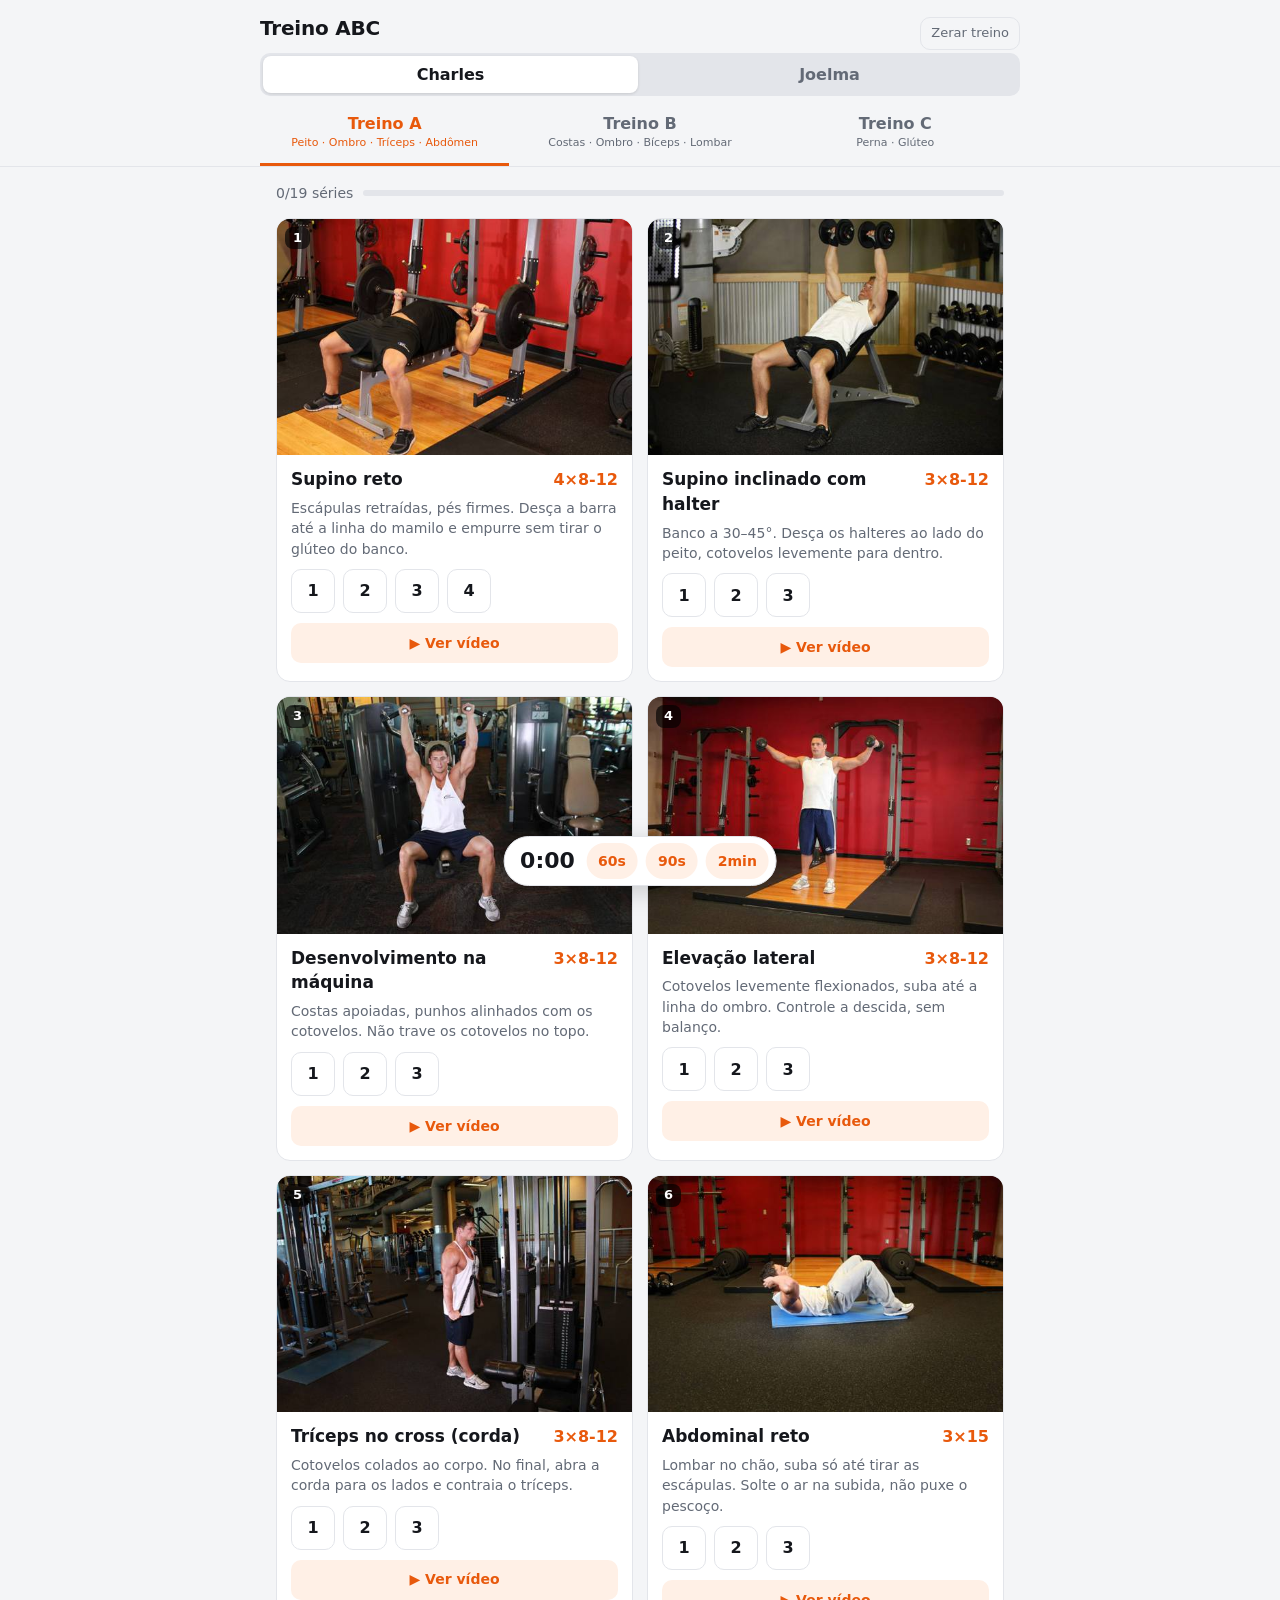
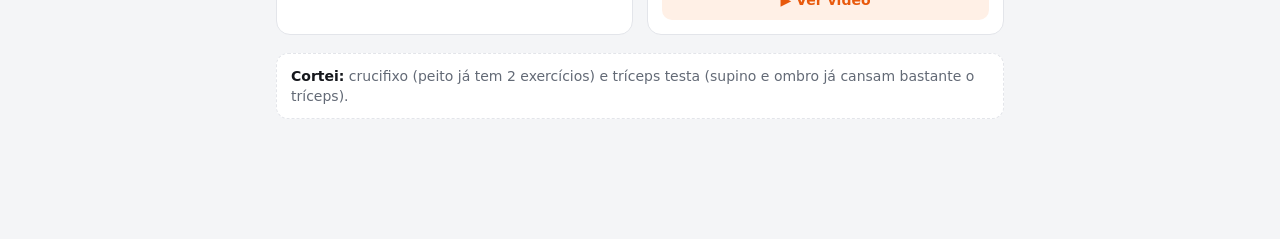
==== treino/index.html @ a3970c63 "Transforma a página de treino em app instalável (PWA) com uso offline Co-Authored-By: Claude Opus 5." ====
<!doctype html>
<html lang="pt-BR">
<head>
<meta charset="utf-8">
<meta name="viewport" content="width=device-width, initial-scale=1, viewport-fit=cover">
<meta name="theme-color" content="#0f1115">
<meta name="apple-mobile-web-app-capable" content="yes">
<meta name="mobile-web-app-capable" content="yes">
<meta name="apple-mobile-web-app-title" content="Treino">
<meta name="apple-mobile-web-app-status-bar-style" content="black-translucent">
<link rel="manifest" href="manifest.webmanifest">
<link rel="icon" href="icon-192.png">
<link rel="apple-touch-icon" href="apple-touch-icon.png">
<title>Nossos Treinos</title>
<style>
:root{
  --bg:#f4f5f7;--card:#ffffff;--text:#15171c;--muted:#636a76;--line:#e3e5ea;
  --accent:#e8590c;--accent-soft:#fff0e6;--ok:#2b8a3e;--ok-soft:#e6f4ea;--img:#ffffff;
}
@media (prefers-color-scheme: dark){
  :root:not([data-theme="light"]){
    --bg:#0f1115;--card:#181b21;--text:#eceef2;--muted:#9aa1ad;--line:#2a2e36;
    --accent:#ff7a2e;--accent-soft:#2b1d14;--ok:#51cf66;--ok-soft:#16261a;--img:#e9eaec;
  }
}
:root[data-theme="dark"]{
  --bg:#0f1115;--card:#181b21;--text:#eceef2;--muted:#9aa1ad;--line:#2a2e36;
  --accent:#ff7a2e;--accent-soft:#2b1d14;--ok:#51cf66;--ok-soft:#16261a;--img:#e9eaec;
}
*{box-sizing:border-box}
html,body{margin:0}
body{background:var(--bg);color:var(--text);font:16px/1.45 system-ui,-apple-system,"Segoe UI",Roboto,sans-serif;-webkit-tap-highlight-color:transparent}
header{position:sticky;top:0;z-index:5;background:var(--bg);padding:calc(14px + env(safe-area-inset-top)) 16px 0;border-bottom:1px solid var(--line)}
h1{font-size:20px;margin:0 0 10px;letter-spacing:-.01em}
.tabs{display:flex;gap:6px;max-width:760px;margin:0 auto}
.tab{flex:1;border:0;background:transparent;color:var(--muted);font:inherit;font-weight:600;padding:10px 4px 12px;border-bottom:3px solid transparent;cursor:pointer}
.tab small{display:block;font-weight:400;font-size:11px}
.tab[aria-selected="true"]{color:var(--accent);border-color:var(--accent)}
.hdr{max-width:760px;margin:0 auto;display:flex;justify-content:space-between;align-items:center}
main{max-width:760px;margin:0 auto;padding:16px 16px 120px}
.progress{display:flex;align-items:center;gap:10px;margin-bottom:14px;color:var(--muted);font-size:14px}
.bar{flex:1;height:6px;border-radius:3px;background:var(--line);overflow:hidden}
.bar i{display:block;height:100%;background:var(--ok);width:0;transition:width .3s}
.list{display:grid;gap:14px}
@media(min-width:700px){.list{grid-template-columns:1fr 1fr}}
.card{background:var(--card);border:1px solid var(--line);border-radius:14px;overflow:hidden}
.card.done{border-color:var(--ok)}
.media{position:relative;background:var(--img);aspect-ratio:3/2;cursor:pointer}
.media img{position:absolute;inset:0;width:100%;height:100%;object-fit:contain;transition:opacity .25s}
.media img.b{opacity:0}
.media.f1 img.b{opacity:1}
.media .num{position:absolute;top:8px;left:8px;background:rgba(0,0,0,.65);color:#fff;font-weight:700;font-size:13px;border-radius:8px;padding:2px 8px}
.media .pause{position:absolute;right:8px;bottom:8px;background:rgba(0,0,0,.55);color:#fff;font-size:12px;border-radius:8px;padding:2px 8px;display:none}
.media.paused .pause{display:block}
.body{padding:12px 14px 14px}
.title{display:flex;justify-content:space-between;gap:10px;align-items:baseline}
.title h2{font-size:17px;margin:0}
.scheme{font-weight:700;color:var(--accent);white-space:nowrap;font-variant-numeric:tabular-nums}
.tip{color:var(--muted);font-size:14px;margin:6px 0 10px}
.sets{display:flex;flex-wrap:wrap;gap:8px;margin-bottom:10px}
.set{min-width:44px;height:44px;border-radius:10px;border:1.5px solid var(--line);background:transparent;color:var(--text);font:inherit;font-weight:600;cursor:pointer}
.set.on{background:var(--ok-soft);border-color:var(--ok);color:var(--ok)}
.actions{display:flex;gap:8px}
.btn{flex:1;display:inline-flex;justify-content:center;align-items:center;gap:6px;min-height:40px;border-radius:10px;border:1px solid var(--line);background:transparent;color:var(--text);font:inherit;font-size:14px;font-weight:600;text-decoration:none;cursor:pointer}
.btn.primary{background:var(--accent-soft);border-color:transparent;color:var(--accent)}
.note{margin-top:18px;padding:12px 14px;border-radius:12px;background:var(--card);border:1px dashed var(--line);color:var(--muted);font-size:14px}
.note b{color:var(--text)}
.swap{margin-top:8px;font-size:13px}
.swap button{border:0;background:none;color:var(--accent);font:inherit;font-weight:600;padding:0;cursor:pointer;text-decoration:underline}
.timer{position:fixed;left:50%;transform:translateX(-50%);bottom:calc(14px + env(safe-area-inset-bottom));z-index:9;display:flex;gap:8px;align-items:center;background:var(--card);border:1px solid var(--line);border-radius:999px;padding:6px 6px 6px 16px;box-shadow:0 6px 24px rgba(0,0,0,.18);max-width:calc(100% - 32px)}
.timer .t{font-size:22px;font-weight:700;font-variant-numeric:tabular-nums;min-width:58px}
.timer .t.run{color:var(--accent)}
.pill{border:0;border-radius:999px;background:var(--accent-soft);color:var(--accent);font:inherit;font-weight:700;font-size:14px;padding:8px 12px;cursor:pointer}
.who{display:flex;gap:4px;background:var(--line);border-radius:10px;padding:3px;margin:0 auto 6px;max-width:760px}
.who button{flex:1;border:0;border-radius:8px;background:transparent;color:var(--muted);font:inherit;font-weight:700;padding:7px;cursor:pointer}
.who button[aria-pressed="true"]{background:var(--card);color:var(--text);box-shadow:0 1px 3px rgba(0,0,0,.12)}
.tag{display:inline-block;margin:0 0 8px;font-size:12px;font-weight:700;color:var(--accent);background:var(--accent-soft);border-radius:6px;padding:2px 8px}
.set.wide{padding:0 16px}
.install{display:none;margin:0 0 14px;padding:12px 14px;border-radius:12px;background:var(--accent-soft);color:var(--text);font-size:14px}
.install.show{display:flex;gap:10px;align-items:center;justify-content:space-between}
.install button{border:0;border-radius:10px;background:var(--accent);color:#fff;font:inherit;font-weight:700;padding:8px 12px;cursor:pointer;white-space:nowrap}
.install .x{background:transparent;color:var(--muted);padding:8px}
.reset{border:1px solid var(--line);background:transparent;color:var(--muted);border-radius:10px;font:inherit;font-size:13px;padding:6px 10px;cursor:pointer}
</style>
</head>
<body>
<header>
  <div class="hdr"><h1 id="h1">Treino</h1><button class="reset" id="reset">Zerar treino</button></div>
  <div class="who" id="who"></div>
  <nav class="tabs" role="tablist" id="tabs"></nav>
</header>
<main>
  <div class="install" id="install"><span id="itext"></span><span><button id="ibtn">Instalar</button><button class="x" id="ix" aria-label="Fechar">✕</button></span></div>
  <div class="progress"><span id="ptext"></span><div class="bar"><i id="pbar"></i></div></div>
  <div class="list" id="list"></div>
  <div class="note" id="note"></div>
</main>
<div class="timer" aria-label="Cronômetro de descanso">
  <span class="t" id="tt">0:00</span>
  <button class="pill" data-s="60">60s</button>
  <button class="pill" data-s="90">90s</button>
  <button class="pill" data-s="120">2min</button>
</div>
<script>
const IMG = {"Ab_Crunch_Machine": ["[data-uri]", "[data-uri]"], "Barbell_Bench_Press_-_Medium_Grip": ["[data-uri]", "[data-uri]"], "Barbell_Curl": ["[data-uri]", "[data-uri]"], "Barbell_Hip_Thrust": ["[data-uri]", "[data-uri]"], "Bicycling_Stationary": ["[data-uri]", "[data-uri]"], "Crunches": ["[data-uri]", "[data-uri]"], "Dumbbell_Squat": ["[data-uri]", "[data-uri]"], "Face_Pull": ["[data-uri]", "[data-uri]"], "Glute_Kickback": ["[data-uri]", "[data-uri]"], "Hyperextensions_Back_Extensions": ["[data-uri]", "[data-uri]"], "Incline_Dumbbell_Press": ["[data-uri]", "[data-uri]"], "Leg_Extensions": ["[data-uri]", "[data-uri]"], "Leg_Press": ["[data-uri]", "[data-uri]"], "Leverage_Chest_Press": ["[data-uri]", "[data-uri]"], "Leverage_Iso_Row": ["[data-uri]", "[data-uri]"], "Lying_Leg_Curls": ["[data-uri]", "[data-uri]"], "Machine_Shoulder_Military_Press": ["[data-uri]", "[data-uri]"], "Plank": ["[data-uri]", "[data-uri]"], "Seated_Cable_Rows": ["[data-uri]", "[data-uri]"], "Seated_Calf_Raise": ["[data-uri]", "[data-uri]"], "Seated_Leg_Curl": ["[data-uri]", "[data-uri]"], "Side_Lateral_Raise": ["[data-uri]", "[data-uri]"], "Smith_Machine_Squat": ["[data-uri]", "[data-uri]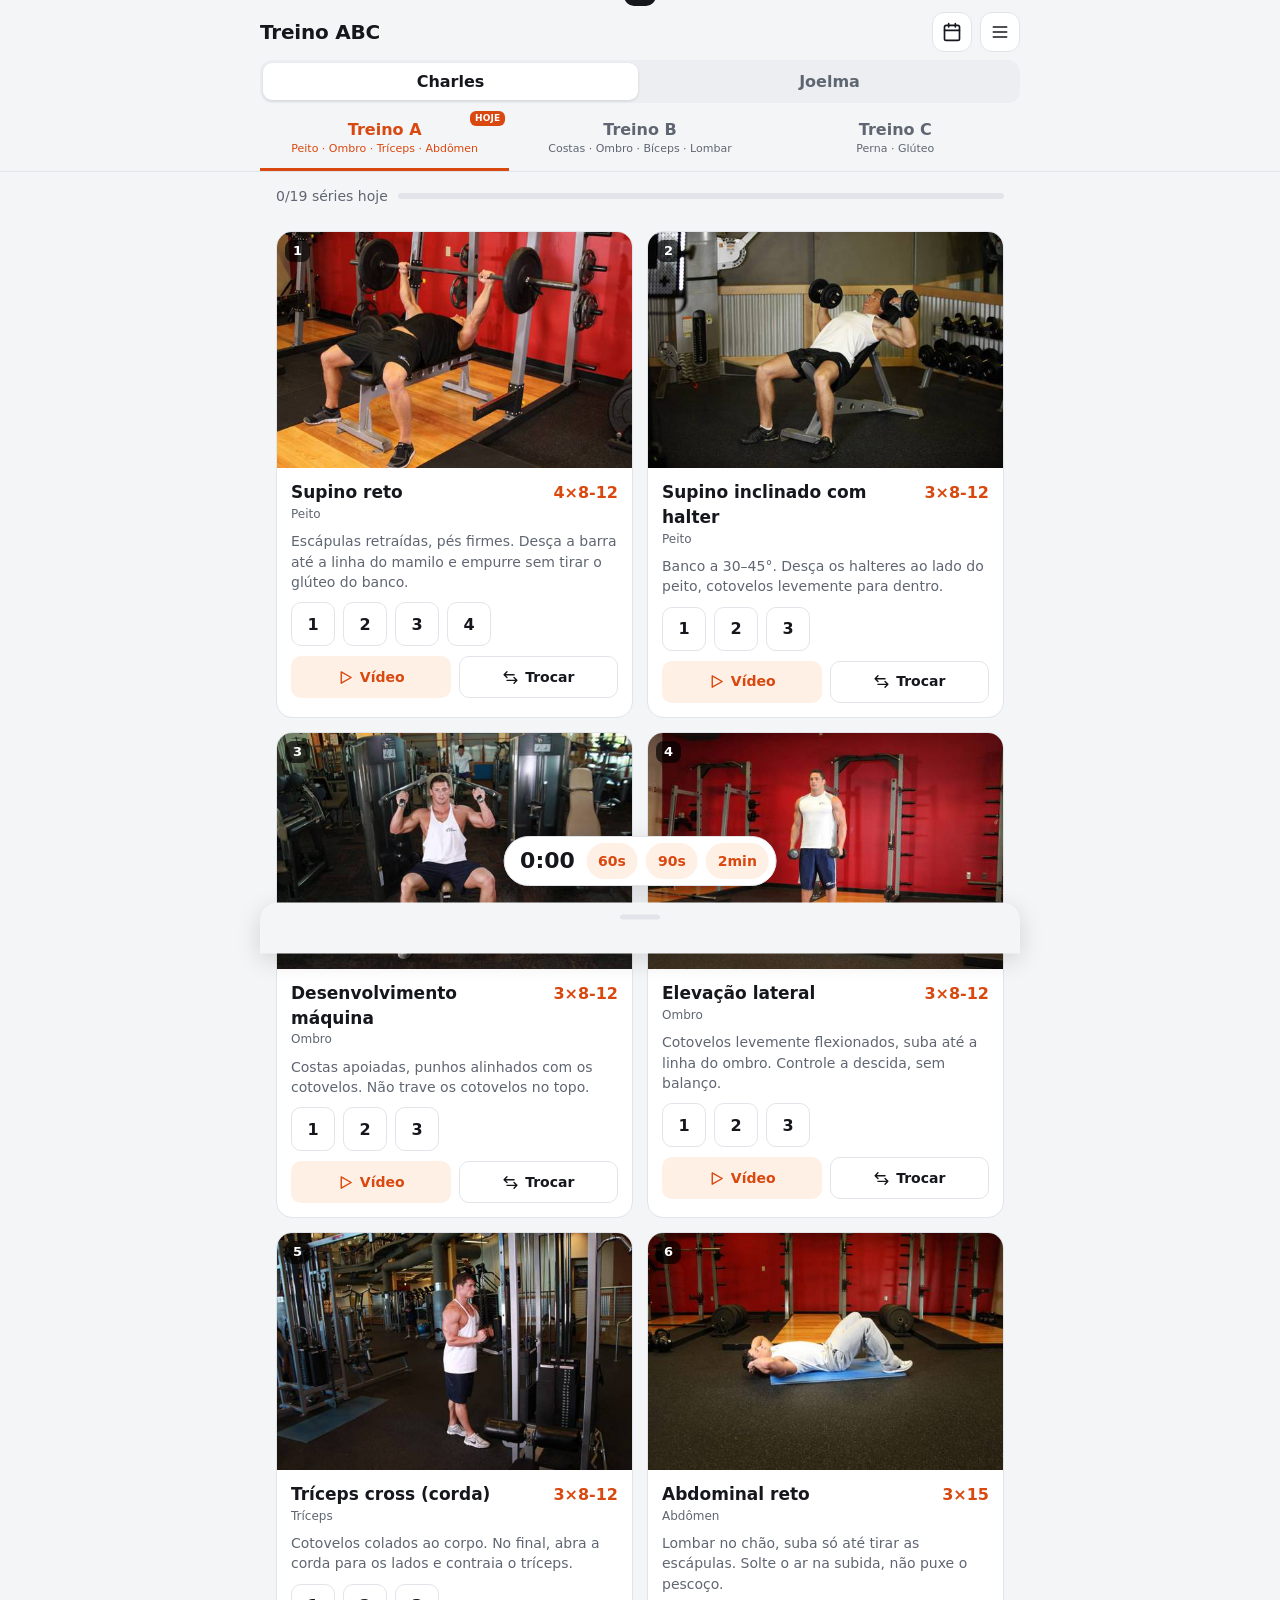
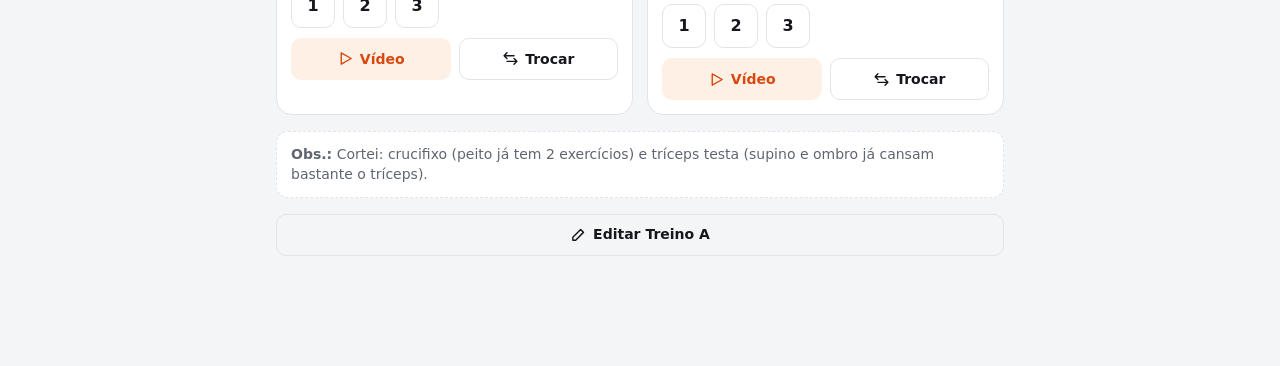
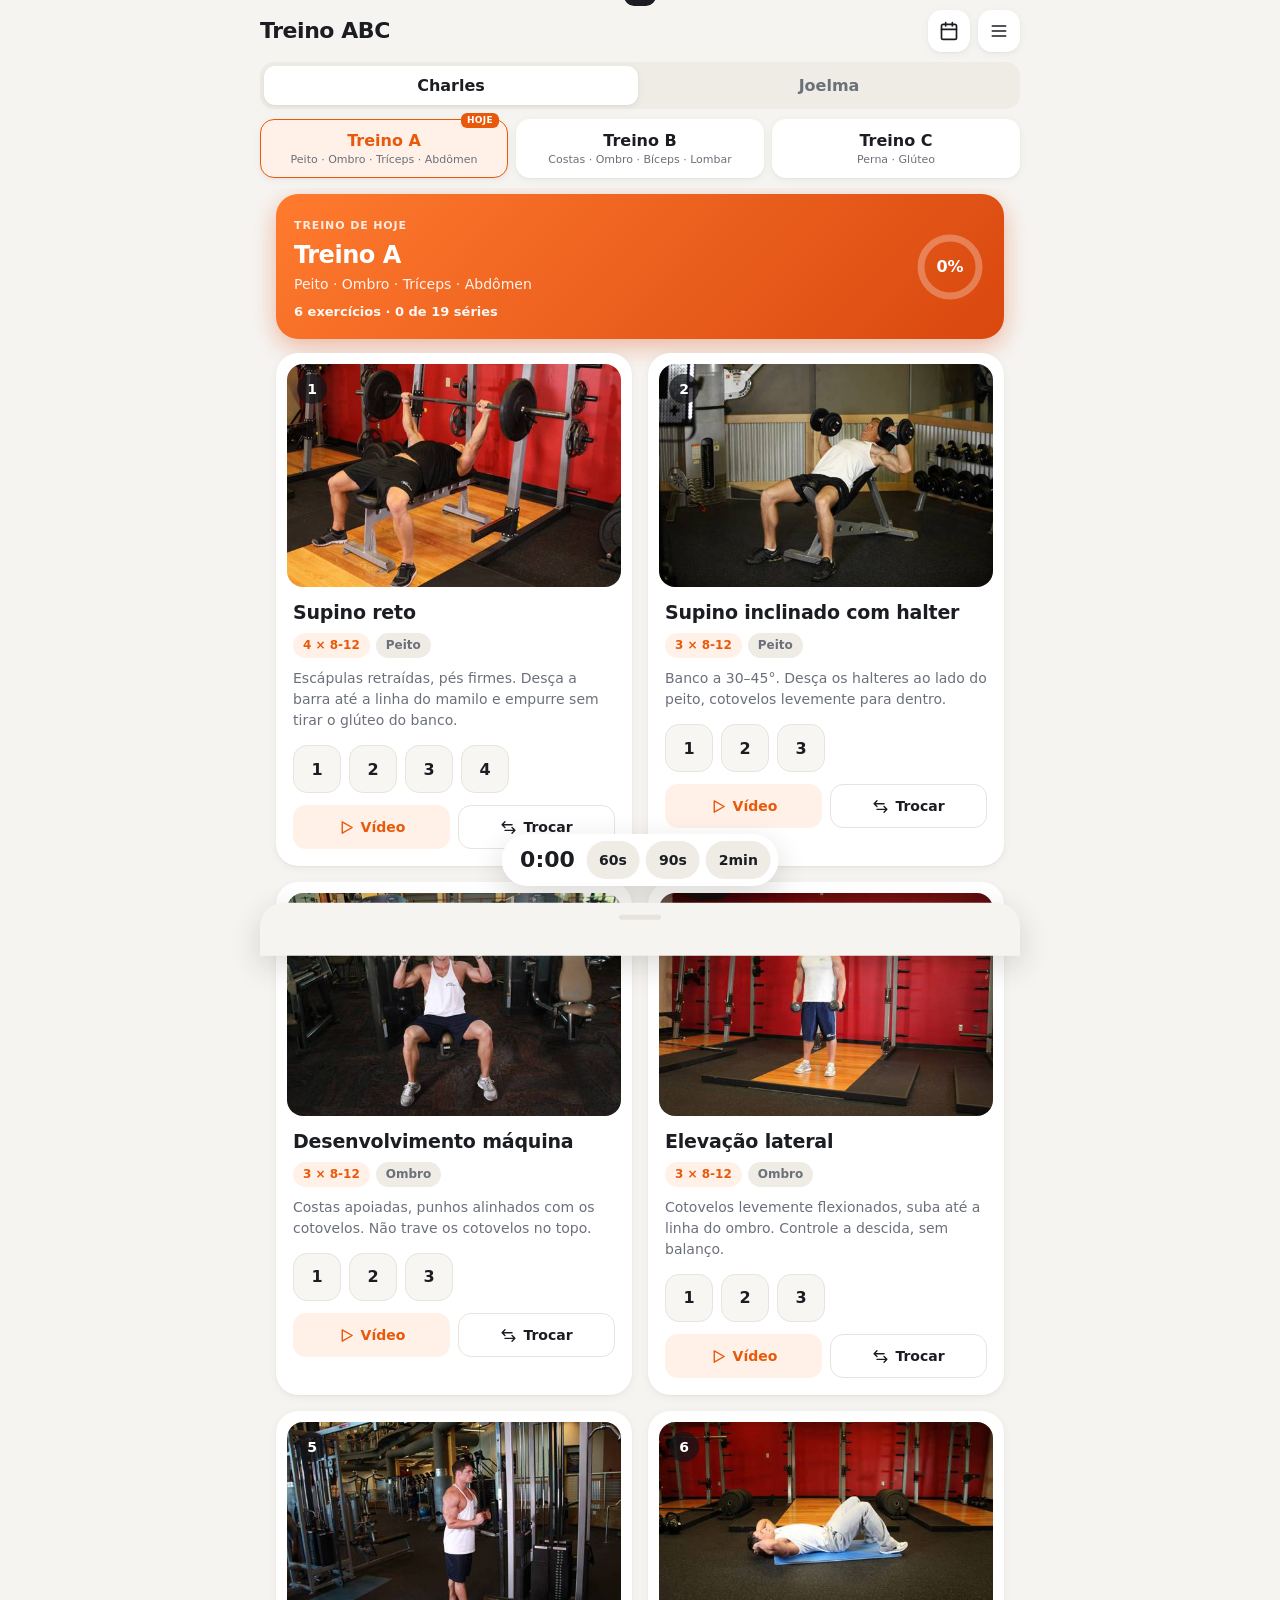
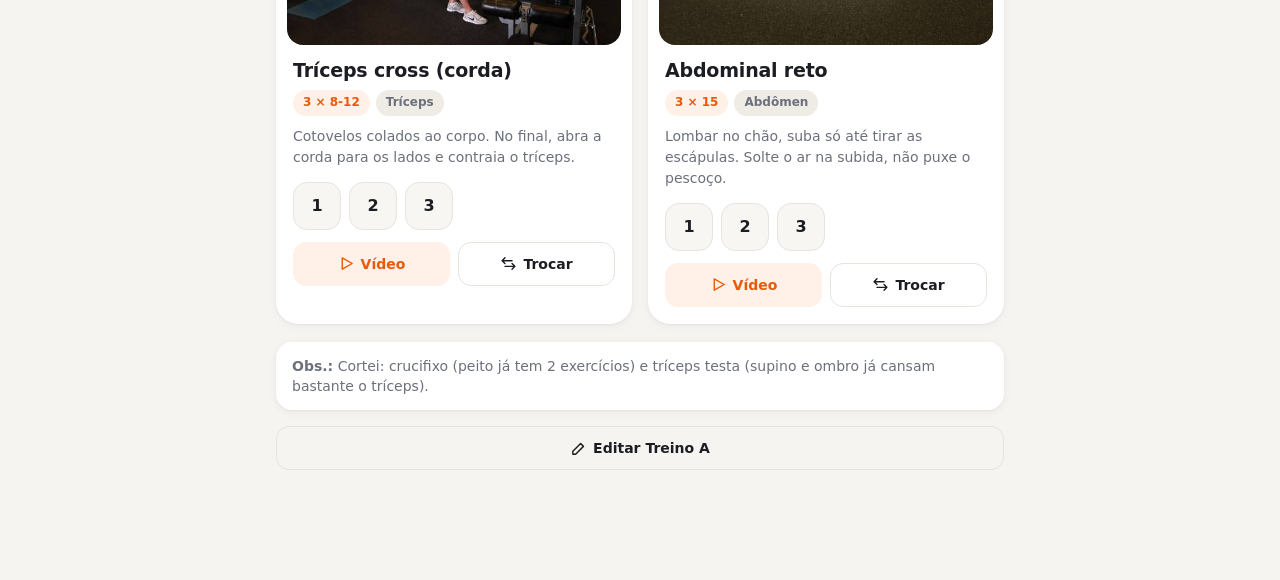
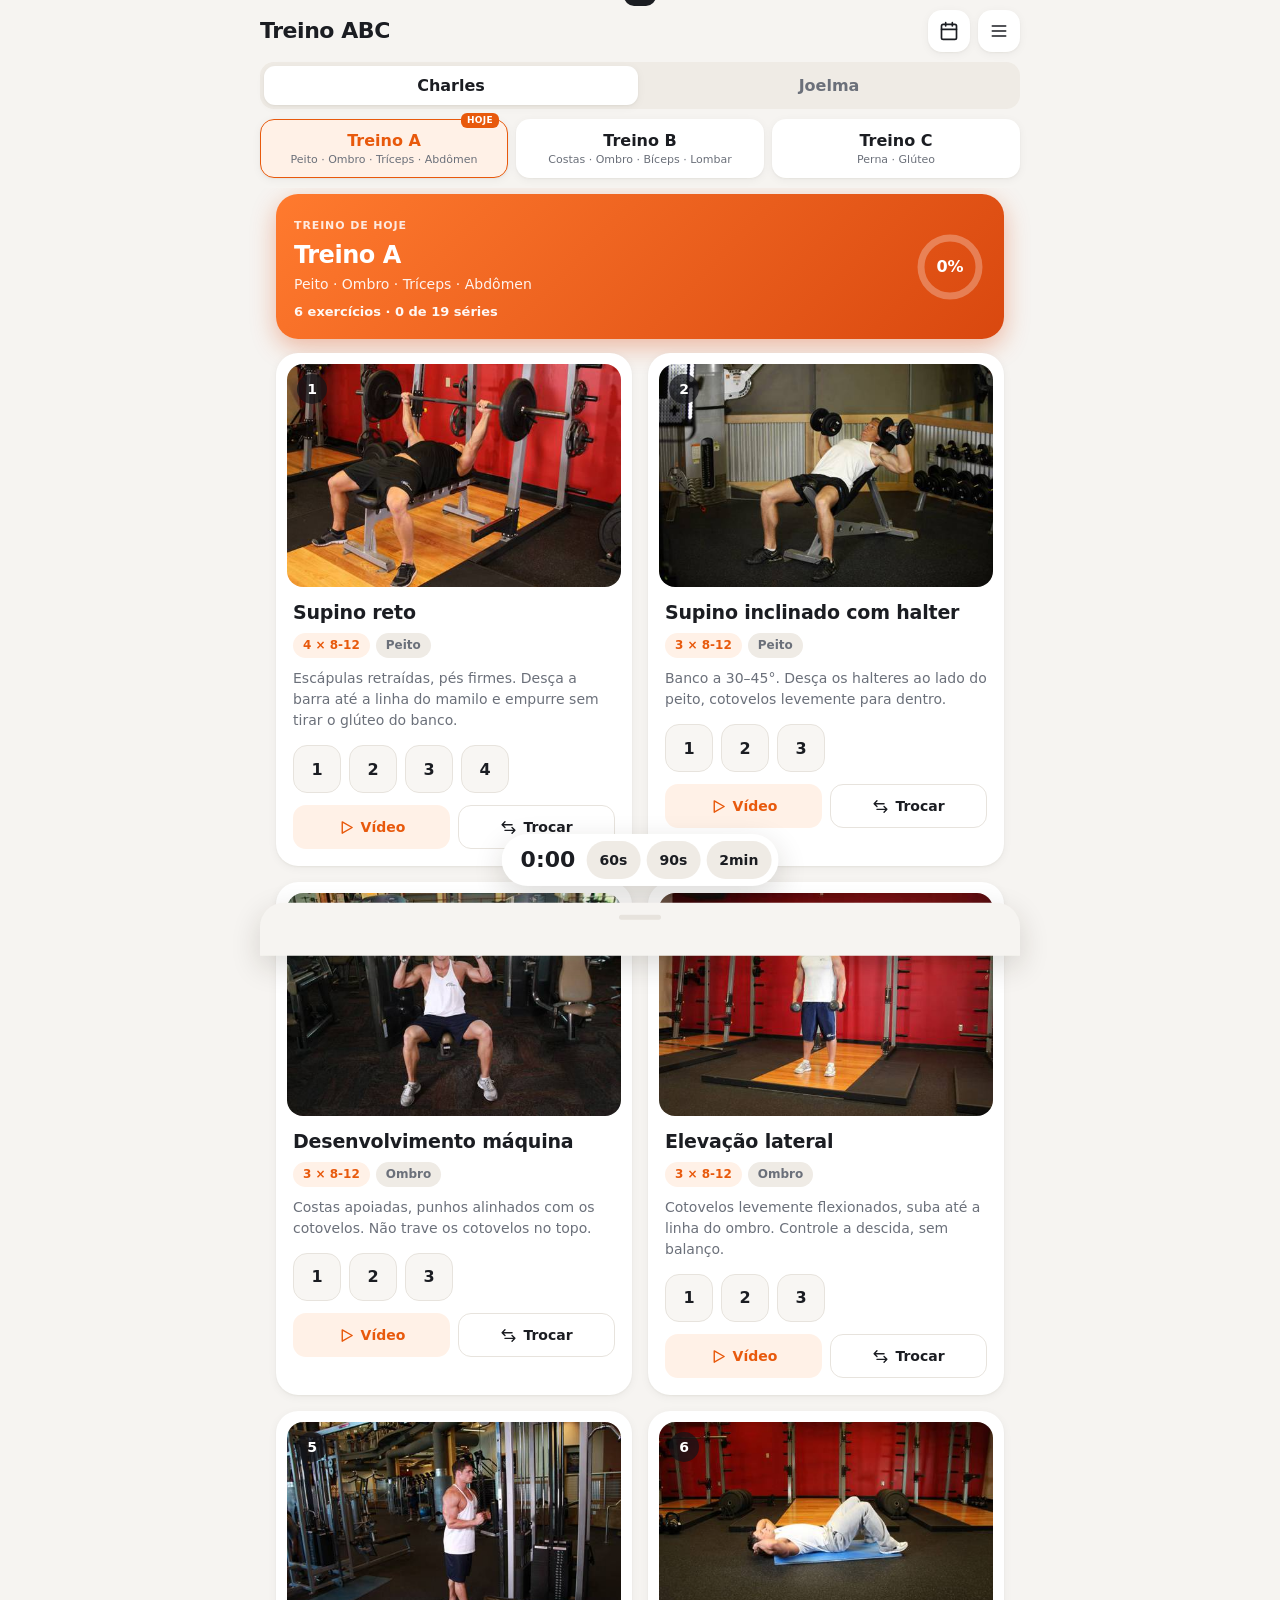
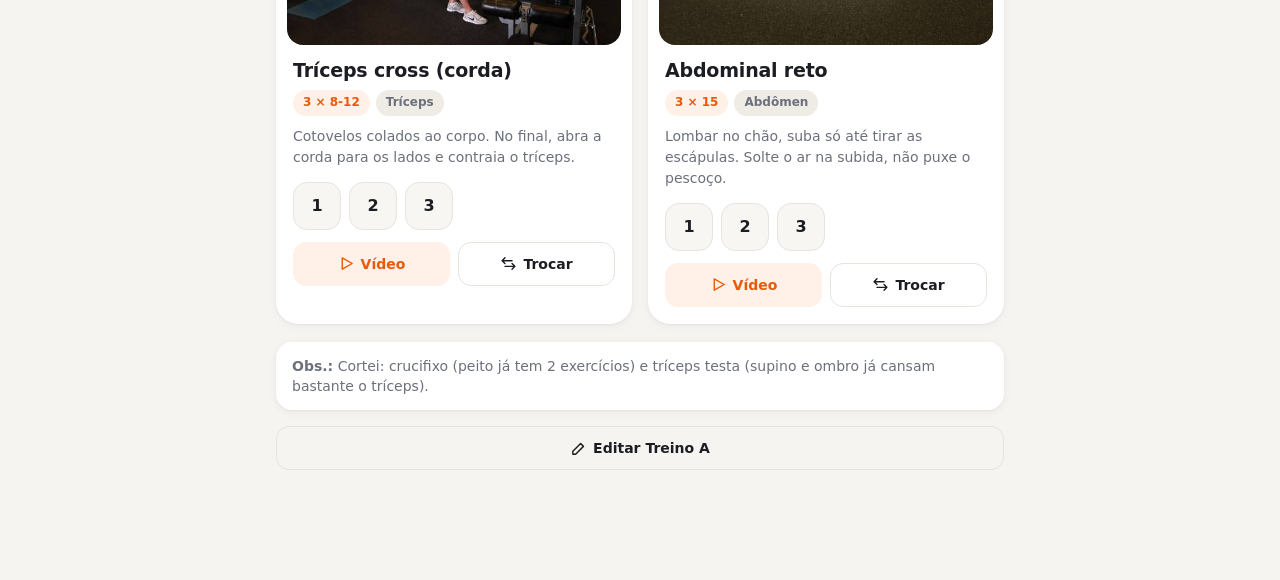
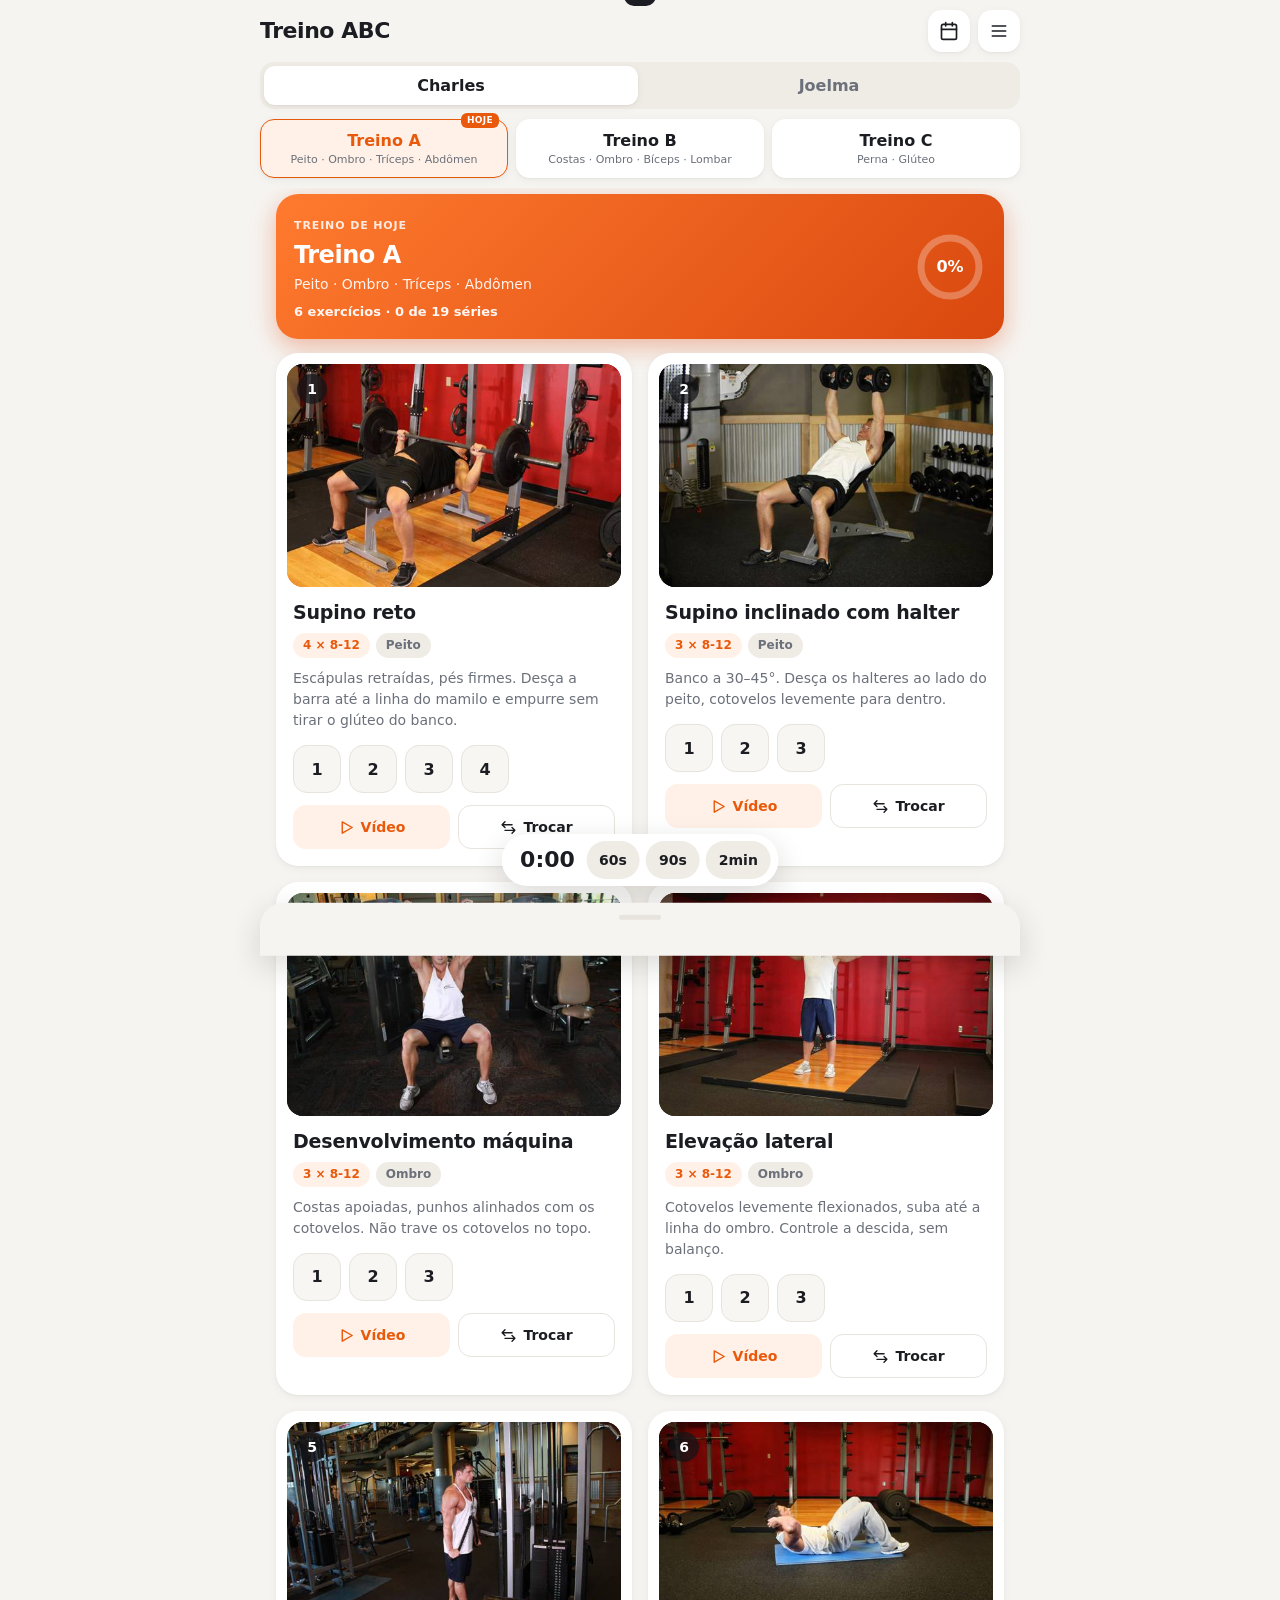
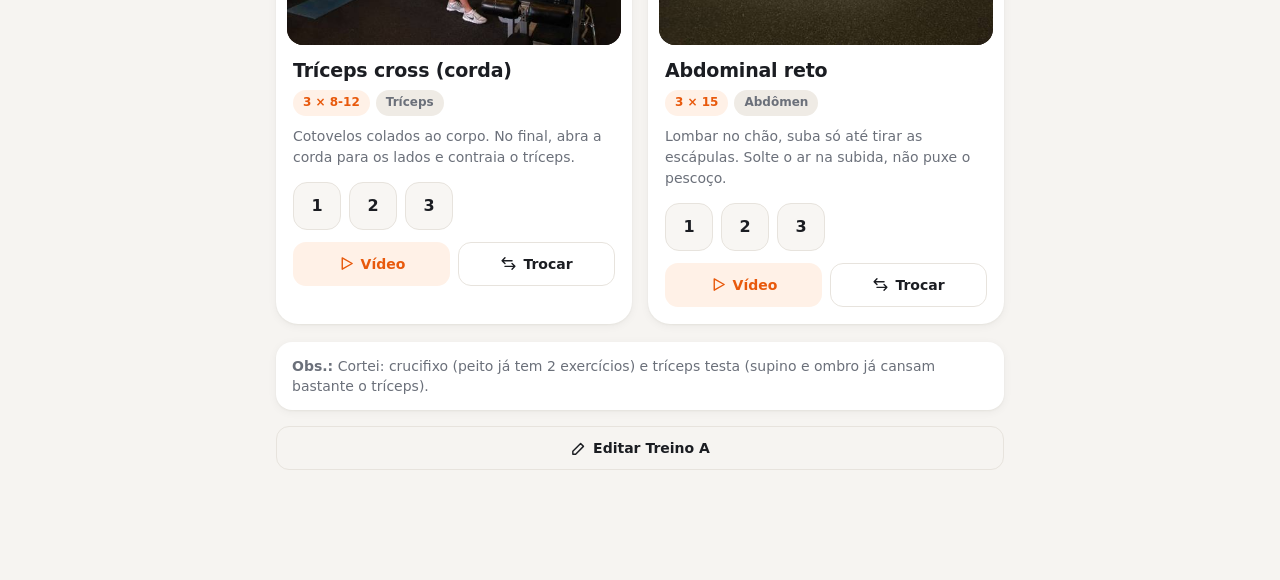
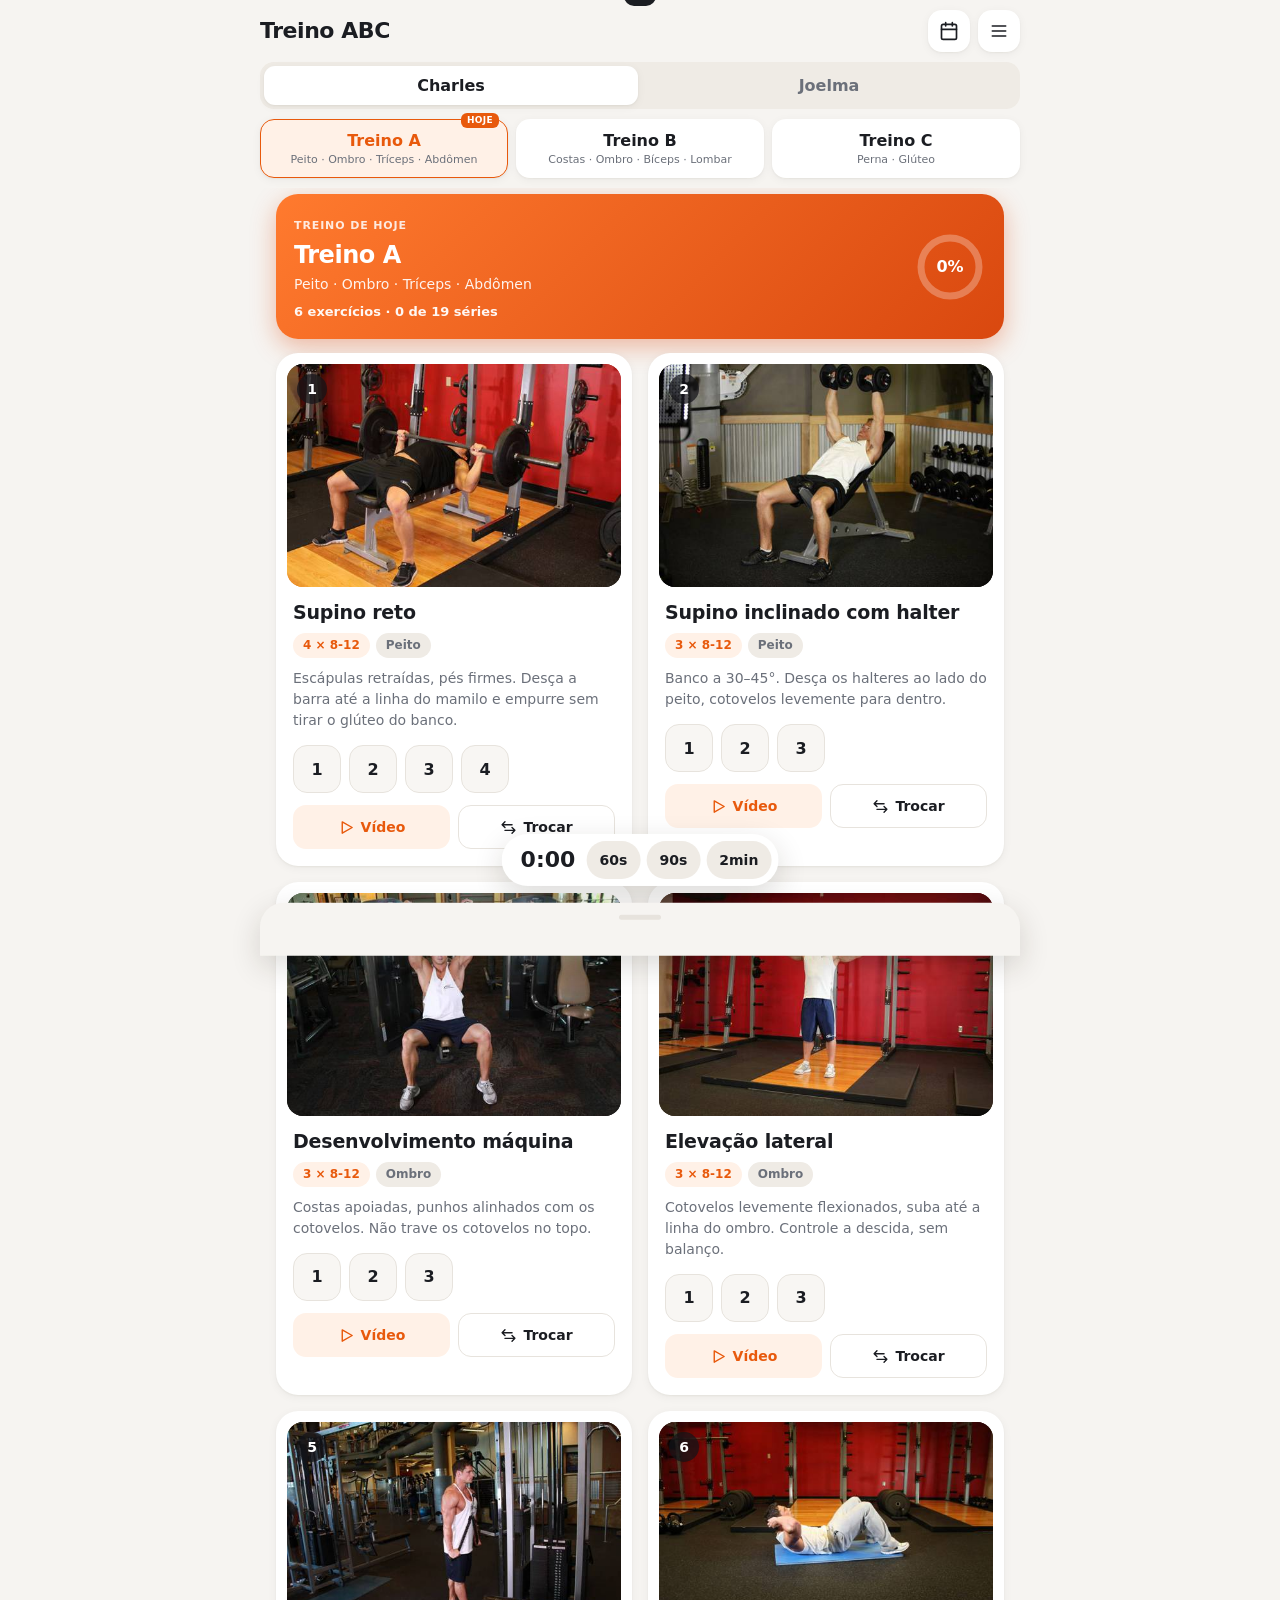
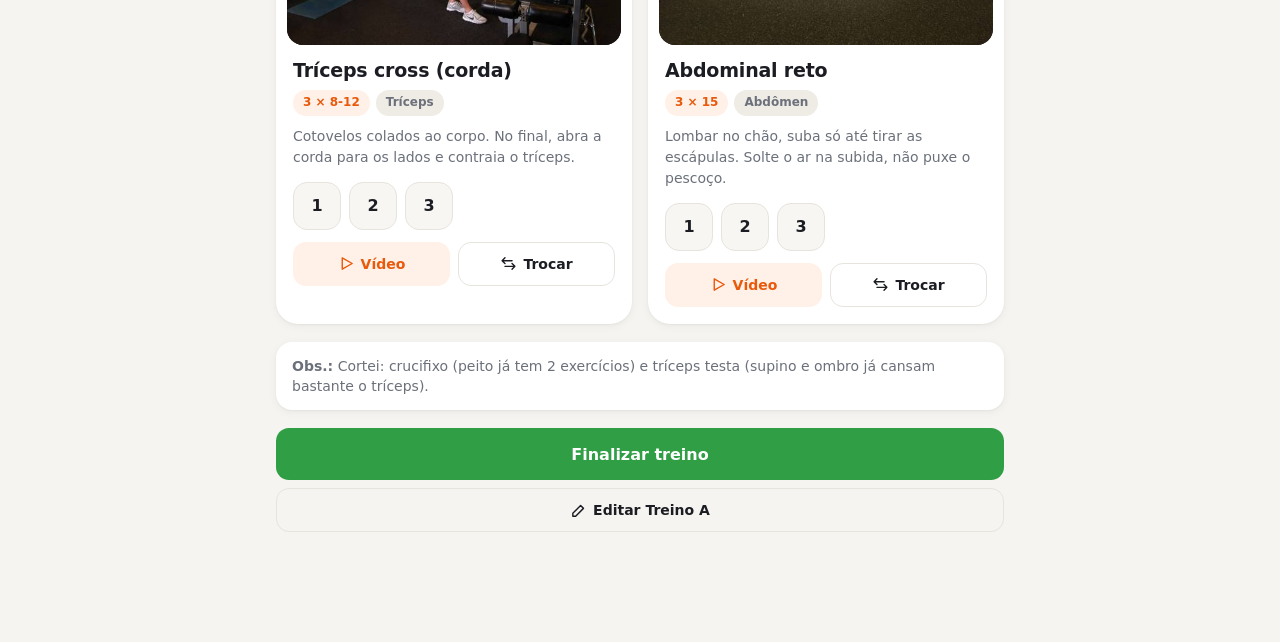
